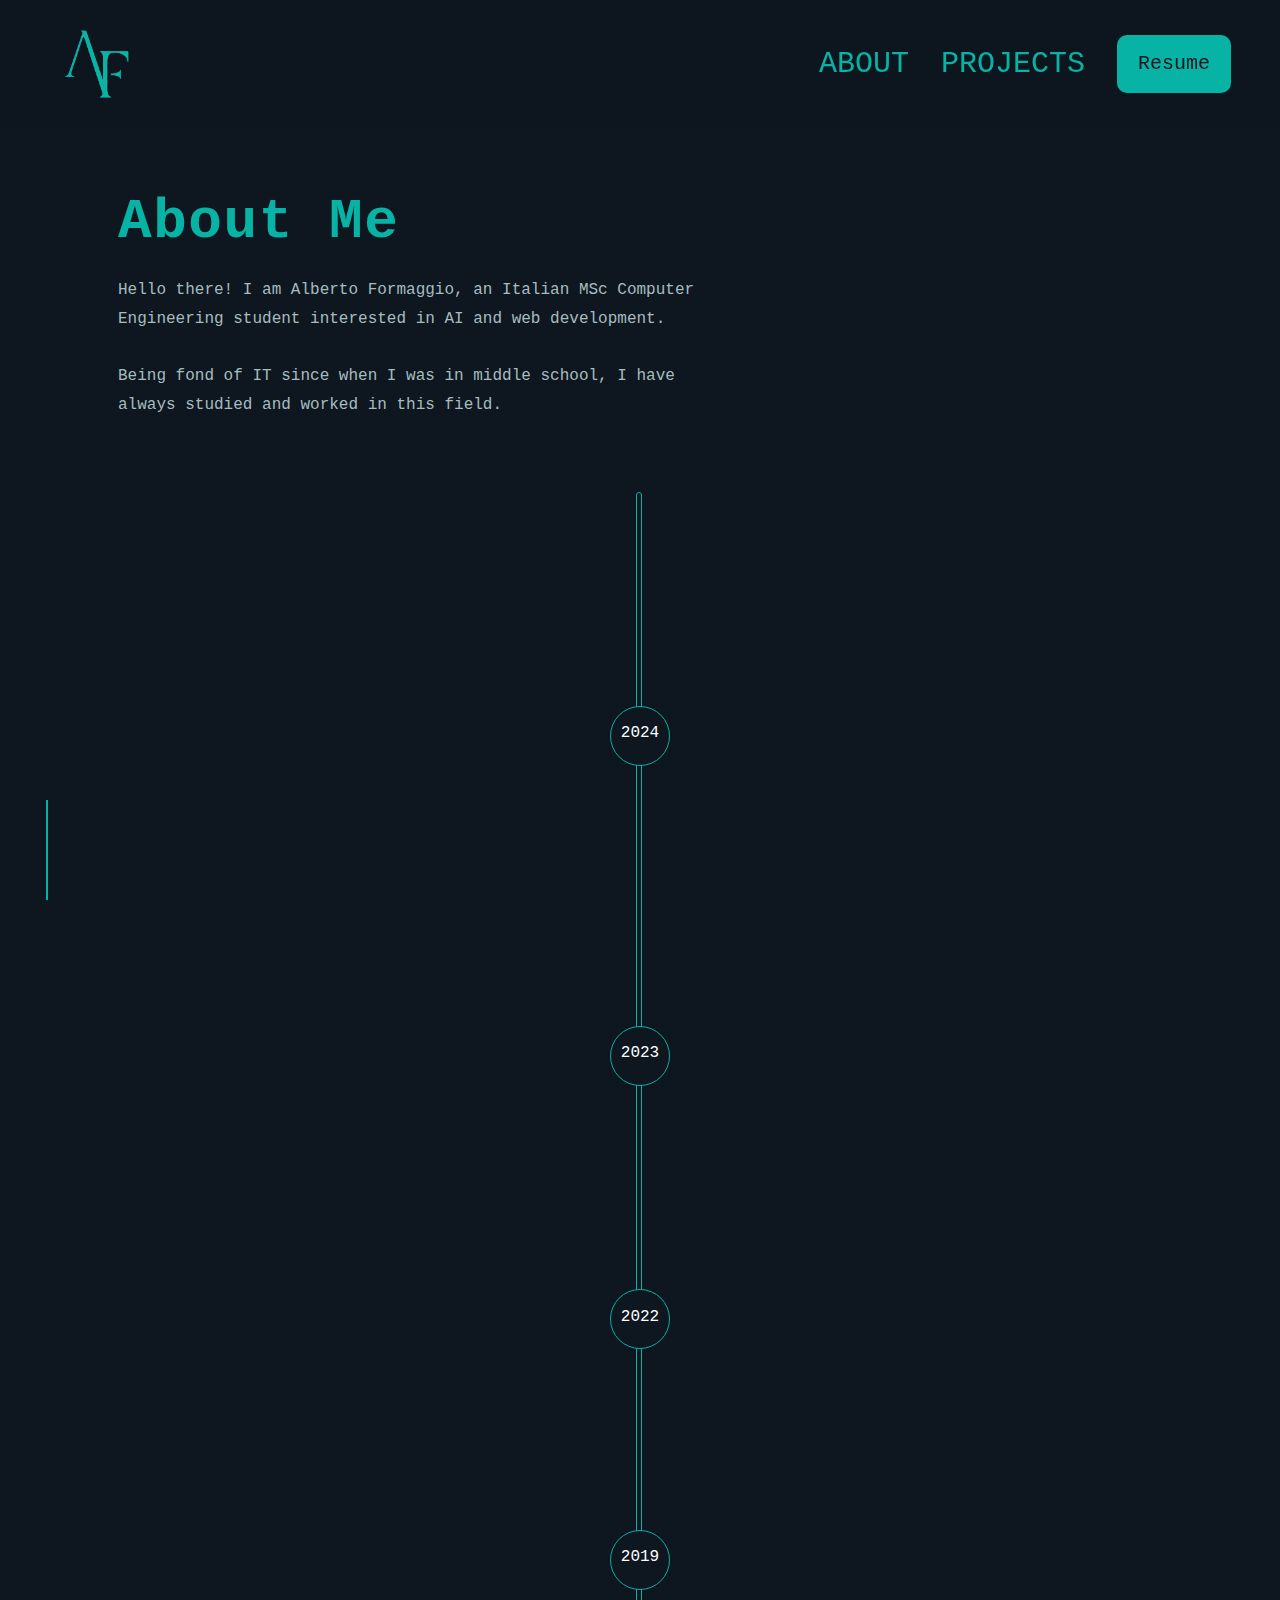
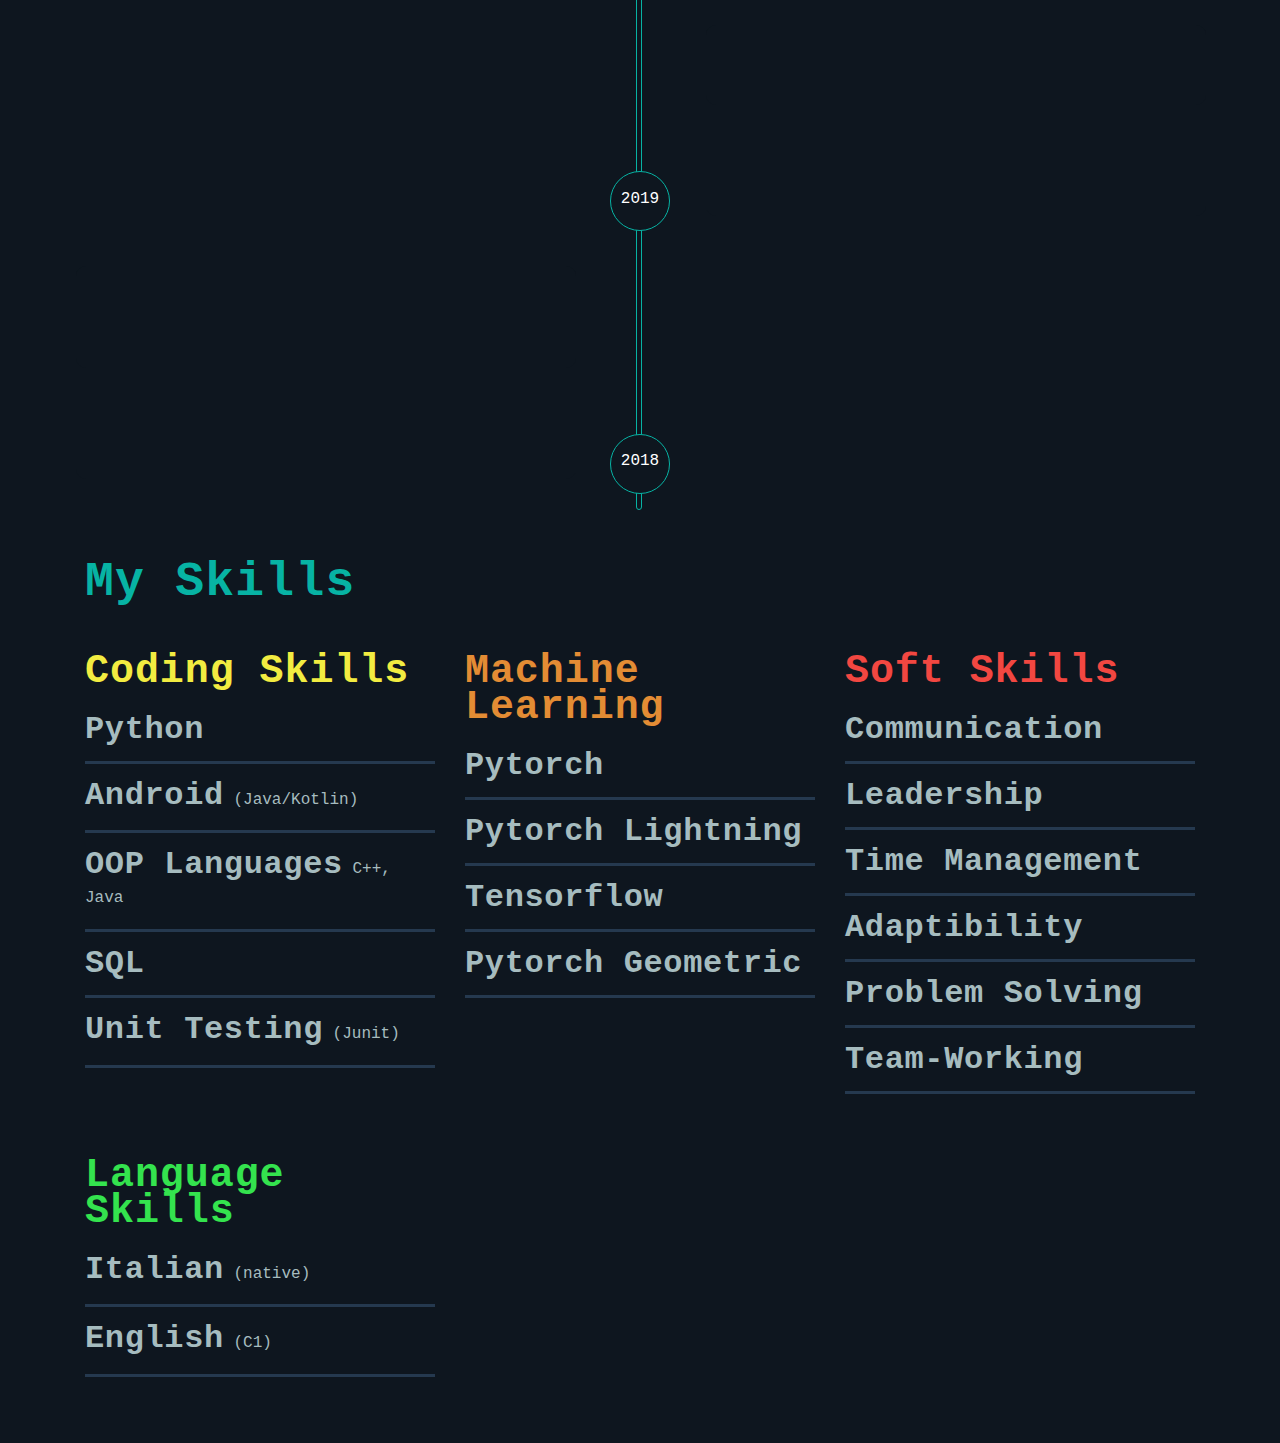
==== about.html @ e65adc2c "Added about page" ====
<html>
    <head>
        <meta name="viewport" content="width=device-width, initial-scale=1">
        <link rel="import" href="imports/bootstrap_style.html">
        <link ref="import" href="imports/bootstrap_js.html">
        <link rel="stylesheet" href="style/style_full.css">
    </head>
    <body>
        <div id="header"></div>
        <div class="container-fluid px-0 documento" role="document">
            <div class="content">
                <main class="main main-margin">
                    <div id="foto_testo-block_62d41d1cefc5a" class="foto_testo container px-lg-5">
                        <div class="row d-flex flex-row">
                            <div class="col-lg-7 col-12">
                                <h1 class='txt-primary'>About Me</h1>      <div class="mt-4">
                                Hello there!
                                I am Alberto Formaggio, an Italian MSc Computer Engineering student interested in AI and web development. <br><br>
                                Being fond of IT since when I was in middle school, I have always studied and worked in this field.      </div>
                            </div>
                            <div class="col-lg-5 col-12 d-flex justify-content-center">
                                <img decoding="async" src="http://albertoformaggio.netsons.org/wp-content/uploads/2022/08/AlbertoCircularImage.png" alt="" class="img-fluid"/>
                            </div>
                        </div>
                    </div>

                    <div id="past_experience-block_62d4543ad664d" class="past_experience container-fluid px-lg-5">
                        <div class="row">
                            <div class="col-12 d-lg-block d-none">
                                <div class="progress-section">
                                    <div class="progress-bar-wrap">
                                        <div class="progress-bar"></div>
                                    </div>
                                </div>
                                <ul class="timeline">
                                    <li>
                                        <div class="list-item liste-not-active">
                                            <div class="time">2024</div>
                                            <div class="mycard">
                                                <div class="title bg_primary pt-3 px-3 pb-1">
                                                    <h6>Master&#8217;s degree in Computer Engineering</h6>
                                                    <p>Sep 2022 &#8211; Dec 2024</p>
                                                </div>
                                                <div class="px-3 py-4">
                                                    <div class="description">Main subjects: Machine Learning, Deep Learning, NLP, AI, Multiagent systems, Speech recognition</div>
                                                </div>
                                            </div>
                                        </div>
                                    </li>
                                    <li>
                                        <div class="list-item liste-not-active">
                                            <div class="time">2023</div>
                                            <div class="mycard">
                                                <div class="title bg_green pt-3 px-3 pb-1">
                                                    <h5>Exchange Semester @ Charles University</h5>
                                                    <h6>Feb 2023 &#8211; Jun 2023</h6>
                                                </div>
                                                <div class="px-3 pb-3 pt-2">
                                                    <div class="description">Thanks to the EU and the Erasmus+ funds I had the chance to study in Prague, Czech Republic.
                                                        I had the opportunity to grow, connect and study in a new environment with some of the best researchers in AI.</div>
                                                </div>
                                            </div>
                                        </div>
                                    </li>  <li>
                                    <div class="list-item liste-not-active">
                                        <div class="time">2022</div>
                                        <div class="mycard">
                                            <div class="title bg_purple pt-3 px-3 pb-1">
                                                <h5>Bachelor&#8217;s in Computer Engineering</h5>
                                                <h6>2019 &#8211; 2022</h6>
                                            </div>
                                            <div class="px-3 pb-3 pt-2"><h6 class="grade">Grade: 110/110 cum laude</h6>
                                                <div class="description">Main subjects: Database Design, Software Engineering, AI, Embedded Systems Programming</div>
                                            </div>
                                        </div>
                                    </div>
                                </li> <li>
                                    <div class="list-item liste-not-active">
                                        <div class="time">2019</div>
                                        <div class="mycard">
                                            <div class="title bg_orange pt-3 px-3 pb-1">
                                                <h5>Web developer</h5>
                                                <h6>2019 &#8211; 2021</h6>
                                            </div>
                                            <div class="px-3 pb-3 pt-2">
                                                <div class="description">Developement of several websites using wordpress, php, js, scss.
                                                    You can find my works here</div>
                                            </div>
                                        </div>
                                    </div>
                                </li> <li>
                                    <div class="list-item liste-not-active">
                                        <div class="time">2019</div>
                                        <div class="mycard">
                                            <div class="title bg_green pt-3 px-3 pb-1">
                                                <h5>High school diploma in IT</h5>
                                                <h6>2014 &#8211; 2019</h6>
                                            </div>
                                            <div class="px-3 pb-3 pt-2"><h6 class="grade">Grade: 100/100</h6>
                                                <div class="description">Main subjects: Web development, systems and networks, telecommunications</div>
                                            </div>
                                        </div>
                                    </div>
                                </li> <li>
                                    <div class="list-item liste-not-active">
                                        <div class="time">2018</div>
                                        <div class="mycard">
                                            <div class="title bg_primary pt-3 px-3 pb-1">
                                                <h5>Internship at Startup Academy (Rotterdam, NL)</h5>
                                                <h6>01/09/2018 &#8211; 30/09/2018</h6>
                                            </div>
                                            <div class="px-3 pb-3 pt-2">
                                                <div class="description">Development of basic app using NLP.
                                                    Several skills nurtured: startup management, leadership, communication, team-work</div>
                                            </div>
                                        </div>
                                    </div>
                                </li>      </ul>
                            </div>
                            <div class="col-12 d-block d-lg-none">
                                <ul class="timeline-small">
                                    <li class="mb-4">
                                        <div class="list-item-small">
                                            <div class="mycard-small">
                                                <div class="title bg_green pt-3 px-3 pb-1">
                                                    <h5>Exchange Semester @ Charles University</h5>
                                                    <h6>Feb 2023 &#8211; Jun 2023</h6>
                                                </div>
                                                <div class="px-3 pb-3 pt-2">
                                                    <div class="description">Thanks to the EU and the Erasmus+ funds I had the chance to study in Prague, Czech Republic.
                                                        I had the opportunity to grow, connect and study in a new environment with some of the best researchers in AI.</div>
                                                </div>
                                            </div>          </div>
                                    </li>
                                    <li class="mb-4">
                                        <div class="list-item-small">
                                            <div class="mycard-small">
                                                <div class="title bg_primary pt-3 px-3 pb-1">
                                                    <h5>Master&#8217;s degree in Computer Engineering</h5>
                                                    <h6>2022 &#8211; present</h6>
                                                </div>
                                                <div class="px-3 pb-3 pt-2">
                                                    <div class="description">Main subjects: Machine Learning, Deep Learning, NLP, AI, Multiagent systems, Speech recognition</div>
                                                </div>
                                            </div>          </div>
                                    </li>
                                    <li class="mb-4">
                                        <div class="list-item-small">
                                            <div class="mycard-small">
                                                <div class="title bg_purple pt-3 px-3 pb-1">
                                                    <h5>Bachelor&#8217;s in Computer Engineering</h5>
                                                    <h6>2019 &#8211; 2022</h6>
                                                </div>
                                                <div class="px-3 pb-3 pt-2"><h6 class="grade">Grade: 110/110 cum laude</h6>
                                                    <div class="description">Main subjects: Database Design, Software Engineering, AI, Embedded Systems Programming</div>
                                                </div>
                                            </div>          </div>
                                    </li>
                                    <li class="mb-4">
                                        <div class="list-item-small">
                                            <div class="mycard-small">
                                                <div class="title bg_orange pt-3 px-3 pb-1">
                                                    <h5>Web developer</h5>
                                                    <h6>2019 &#8211; 2021</h6>
                                                </div>
                                                <div class="px-3 pb-3 pt-2">
                                                    <div class="description">Developement of several websites using wordpress, php, js, scss.
                                                        You can find my works here</div>
                                                </div>
                                            </div>          </div>
                                    </li>
                                    <li class="mb-4">
                                        <div class="list-item-small">
                                            <div class="mycard-small">
                                                <div class="title bg_green pt-3 px-3 pb-1">
                                                    <h5>High school diploma in IT</h5>
                                                    <h6>2014 &#8211; 2019</h6>
                                                </div>
                                                <div class="px-3 pb-3 pt-2"><h6 class="grade">Grade: 100/100</h6>
                                                    <div class="description">Main subjects: Web development, systems and networks, telecommunications</div>
                                                </div>
                                            </div>          </div>
                                    </li>
                                    <li class="mb-4">
                                        <div class="list-item-small">
                                            <div class="mycard-small">
                                                <div class="title bg_primary pt-3 px-3 pb-1">
                                                    <h5>Internship at Startup Academy (Rotterdam, NL)</h5>
                                                    <h6>01/09/2018 &#8211; 30/09/2018</h6>
                                                </div>
                                                <div class="px-3 pb-3 pt-2">
                                                    <div class="description">Development of basic app using NLP.
                                                        Several skills nurtured: startup management, leadership, communication, team-work</div>
                                                </div>
                                            </div>          </div>
                                    </li>
                                </ul>
                            </div>
                        </div>

                    </div>

                    <div id="skill-block_62d6daa015808" class="skill container mt-5">
                        <div class="row">
                            <div class="col-12">
                                <h2 class="mb-5 txt_primary">My Skills</h2>
                                <div class="row">
                                    <div class="col-lg-4 col-sm-6 col-12 chart pb-5">
                                        <h3 class="txt_yellow mb-4">Coding Skills</h3>
                                        <div class="skill-container mb-3">
                                            <h4 class="skill-title"> Python</h4>
                                            <span></span>
                                            <footer class="mt-3">
                                                <div data-width="95%" class="skill-bar bg_yellow"></div>
                                            </footer>
                                        </div>
                                        <div class="skill-container mb-3">
                                            <h4 class="skill-title"> Android</h4>
                                            <span>  (Java/Kotlin)</span>
                                            <footer class="mt-3">
                                                <div data-width="80%" class="skill-bar bg_yellow"></div>
                                            </footer>
                                        </div>
                                        <div class="skill-container mb-3">
                                            <h4 class="skill-title"> OOP Languages</h4>
                                            <span>C++, Java</span>
                                            <footer class="mt-3">
                                                <div data-width="80%" class="skill-bar bg_yellow"></div>
                                            </footer>
                                        </div>
                                        <div class="skill-container mb-3">
                                            <h4 class="skill-title"> SQL</h4>
                                            <span></span>
                                            <footer class="mt-3">
                                                <div data-width="80%" class="skill-bar bg_yellow"></div>
                                            </footer>
                                        </div>
                                        <div class="skill-container mb-3">
                                            <h4 class="skill-title"> Unit Testing</h4>
                                            <span>  (Junit)</span>
                                            <footer class="mt-3">
                                                <div data-width="65%" class="skill-bar bg_yellow"></div>
                                            </footer>
                                        </div>
                                    </div>
                                    <div class="col-lg-4 col-sm-6 col-12 chart pb-5">
                                        <h3 class="txt_orange mb-4">Machine Learning</h3>
                                        <div class="skill-container mb-3">
                                            <h4 class="skill-title"> Pytorch</h4>
                                            <span></span>
                                            <footer class="mt-3">
                                                <div data-width="95%" class="skill-bar bg_orange"></div>
                                            </footer>
                                        </div>
                                        <div class="skill-container mb-3">
                                            <h4 class="skill-title"> Pytorch Lightning</h4>
                                            <span></span>
                                            <footer class="mt-3">
                                                <div data-width="80%" class="skill-bar bg_orange"></div>
                                            </footer>
                                        </div>
                                        <div class="skill-container mb-3">
                                            <h4 class="skill-title"> Tensorflow</h4>
                                            <span></span>
                                            <footer class="mt-3">
                                                <div data-width="70%" class="skill-bar bg_orange"></div>
                                            </footer>
                                        </div>
                                        <div class="skill-container mb-3">
                                            <h4 class="skill-title"> Pytorch Geometric</h4>
                                            <span></span>
                                            <footer class="mt-3">
                                                <div data-width="70%" class="skill-bar bg_orange"></div>
                                            </footer>
                                        </div>
                                    </div>
                                    <div class="col-lg-4 col-sm-6 col-12 chart pb-5">
                                        <h3 class="txt_red mb-4">Soft Skills</h3>
                                        <div class="skill-container mb-3">
                                            <h4 class="skill-title"> Communication</h4>
                                            <span></span>
                                            <footer class="mt-3">
                                                <div data-width="90%" class="skill-bar bg_red"></div>
                                            </footer>
                                        </div>
                                        <div class="skill-container mb-3">
                                            <h4 class="skill-title"> Leadership</h4>
                                            <span></span>
                                            <footer class="mt-3">
                                                <div data-width="90%" class="skill-bar bg_red"></div>
                                            </footer>
                                        </div>
                                        <div class="skill-container mb-3">
                                            <h4 class="skill-title"> Time Management</h4>
                                            <span></span>
                                            <footer class="mt-3">
                                                <div data-width="90%" class="skill-bar bg_red"></div>
                                            </footer>
                                        </div>
                                        <div class="skill-container mb-3">
                                            <h4 class="skill-title"> Adaptibility</h4>
                                            <span></span>
                                            <footer class="mt-3">
                                                <div data-width="80%" class="skill-bar bg_red"></div>
                                            </footer>
                                        </div>
                                        <div class="skill-container mb-3">
                                            <h4 class="skill-title"> Problem Solving</h4>
                                            <span></span>
                                            <footer class="mt-3">
                                                <div data-width="80%" class="skill-bar bg_red"></div>
                                            </footer>
                                        </div>
                                        <div class="skill-container mb-3">
                                            <h4 class="skill-title"> Team-Working</h4>
                                            <span></span>
                                            <footer class="mt-3">
                                                <div data-width="75%" class="skill-bar bg_red"></div>
                                            </footer>
                                        </div>
                                    </div>
                                    <div class="col-lg-4 col-sm-6 col-12 chart pb-5">
                                        <h3 class="txt_green mb-4">Language Skills</h3>
                                        <div class="skill-container mb-3">
                                            <h4 class="skill-title"> Italian</h4>
                                            <span>  (native)</span>
                                            <footer class="mt-3">
                                                <div data-width="100%" class="skill-bar bg_green"></div>
                                            </footer>
                                        </div>
                                        <div class="skill-container mb-3">
                                            <h4 class="skill-title"> English</h4>
                                            <span>  (C1)</span>
                                            <footer class="mt-3">
                                                <div data-width="80%" class="skill-bar bg_green"></div>
                                            </footer>
                                        </div>
                                    </div>
                                </div>
                            </div>
                        </div>
                    </div>

                </main>
            </div>
        </div>

        <div id="footer"></div>

        <script src="https://code.jquery.com/jquery-3.7.1.min.js"></script>
        <script src="scripts/animate_boxes.js" type="text/javascript"></script>
        <script>
            $(document).ready(function () {
                $("#header").load("header.html");
                $("#footer").load("footer.html");
            });
        </script>
        <script src="scripts/timeline_about.js"></script>
        <script src="scripts/skill_about.js"></script>
    </body>
</html>
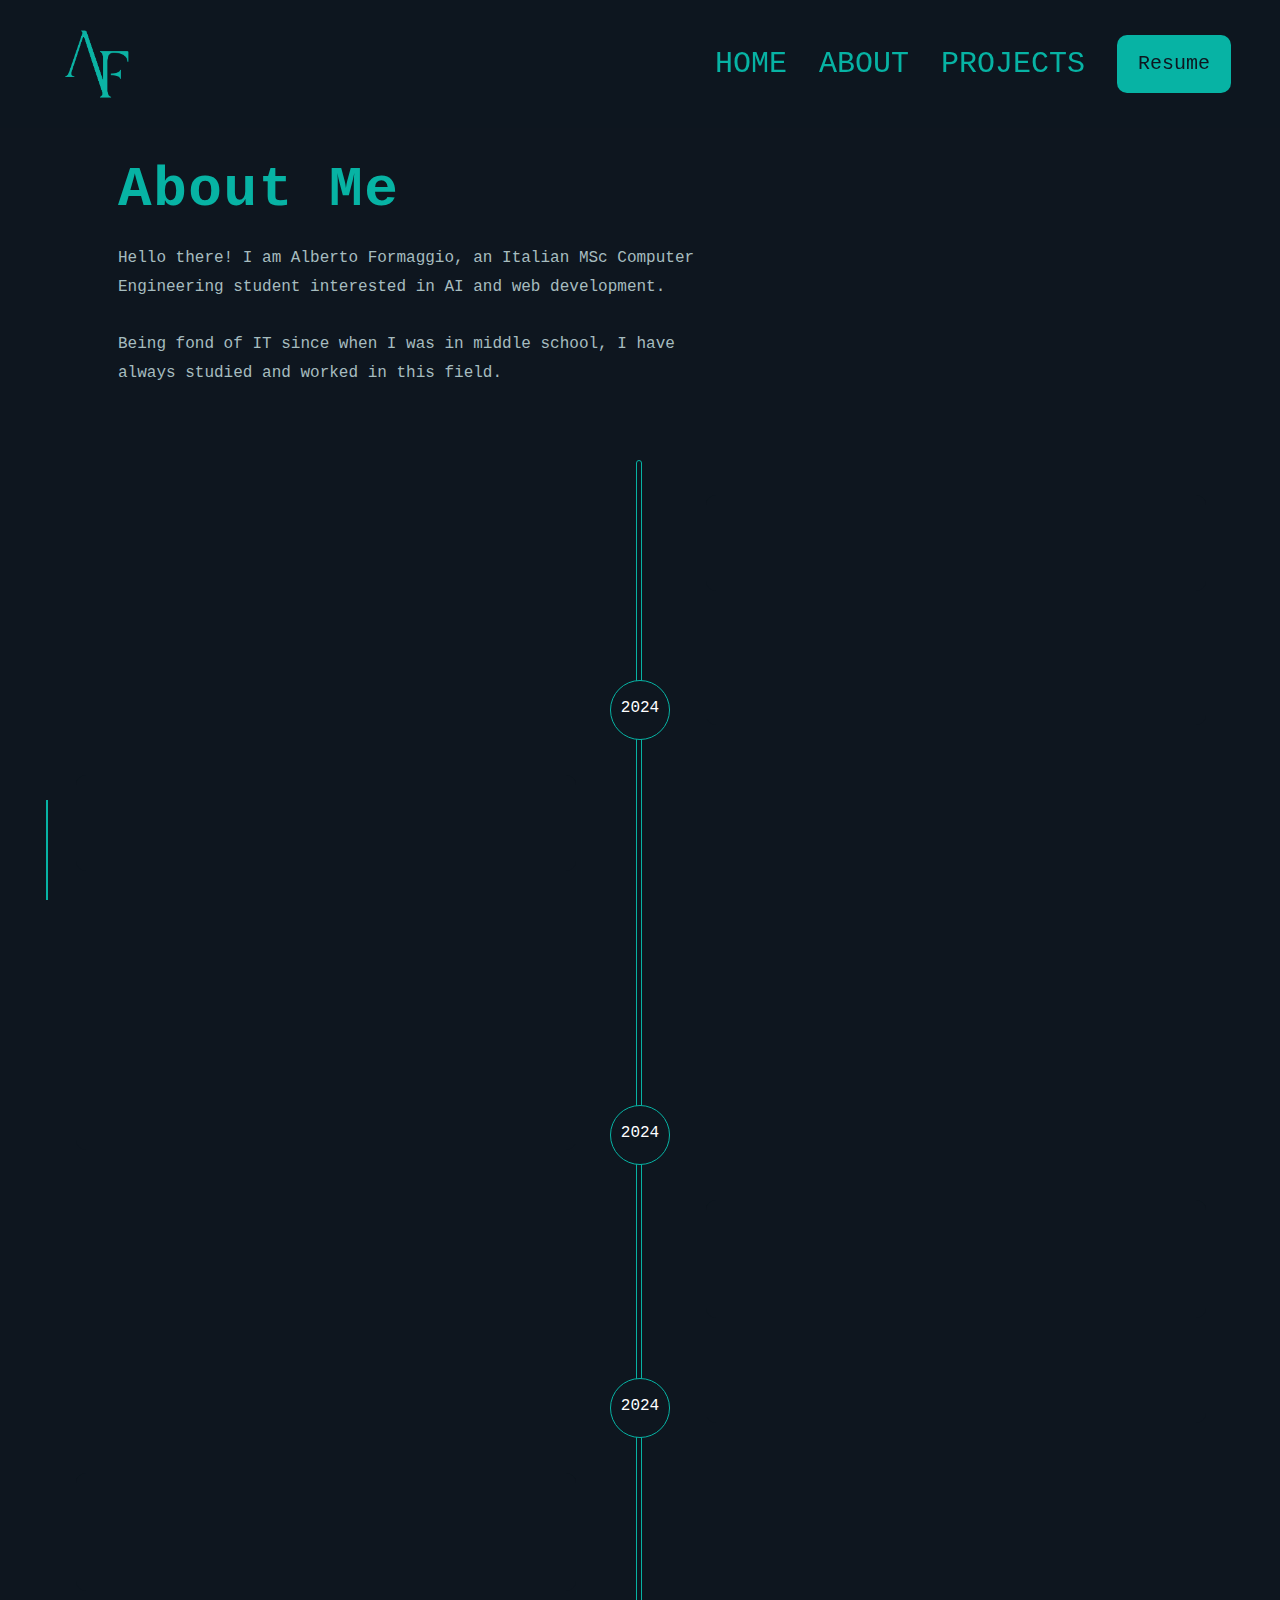
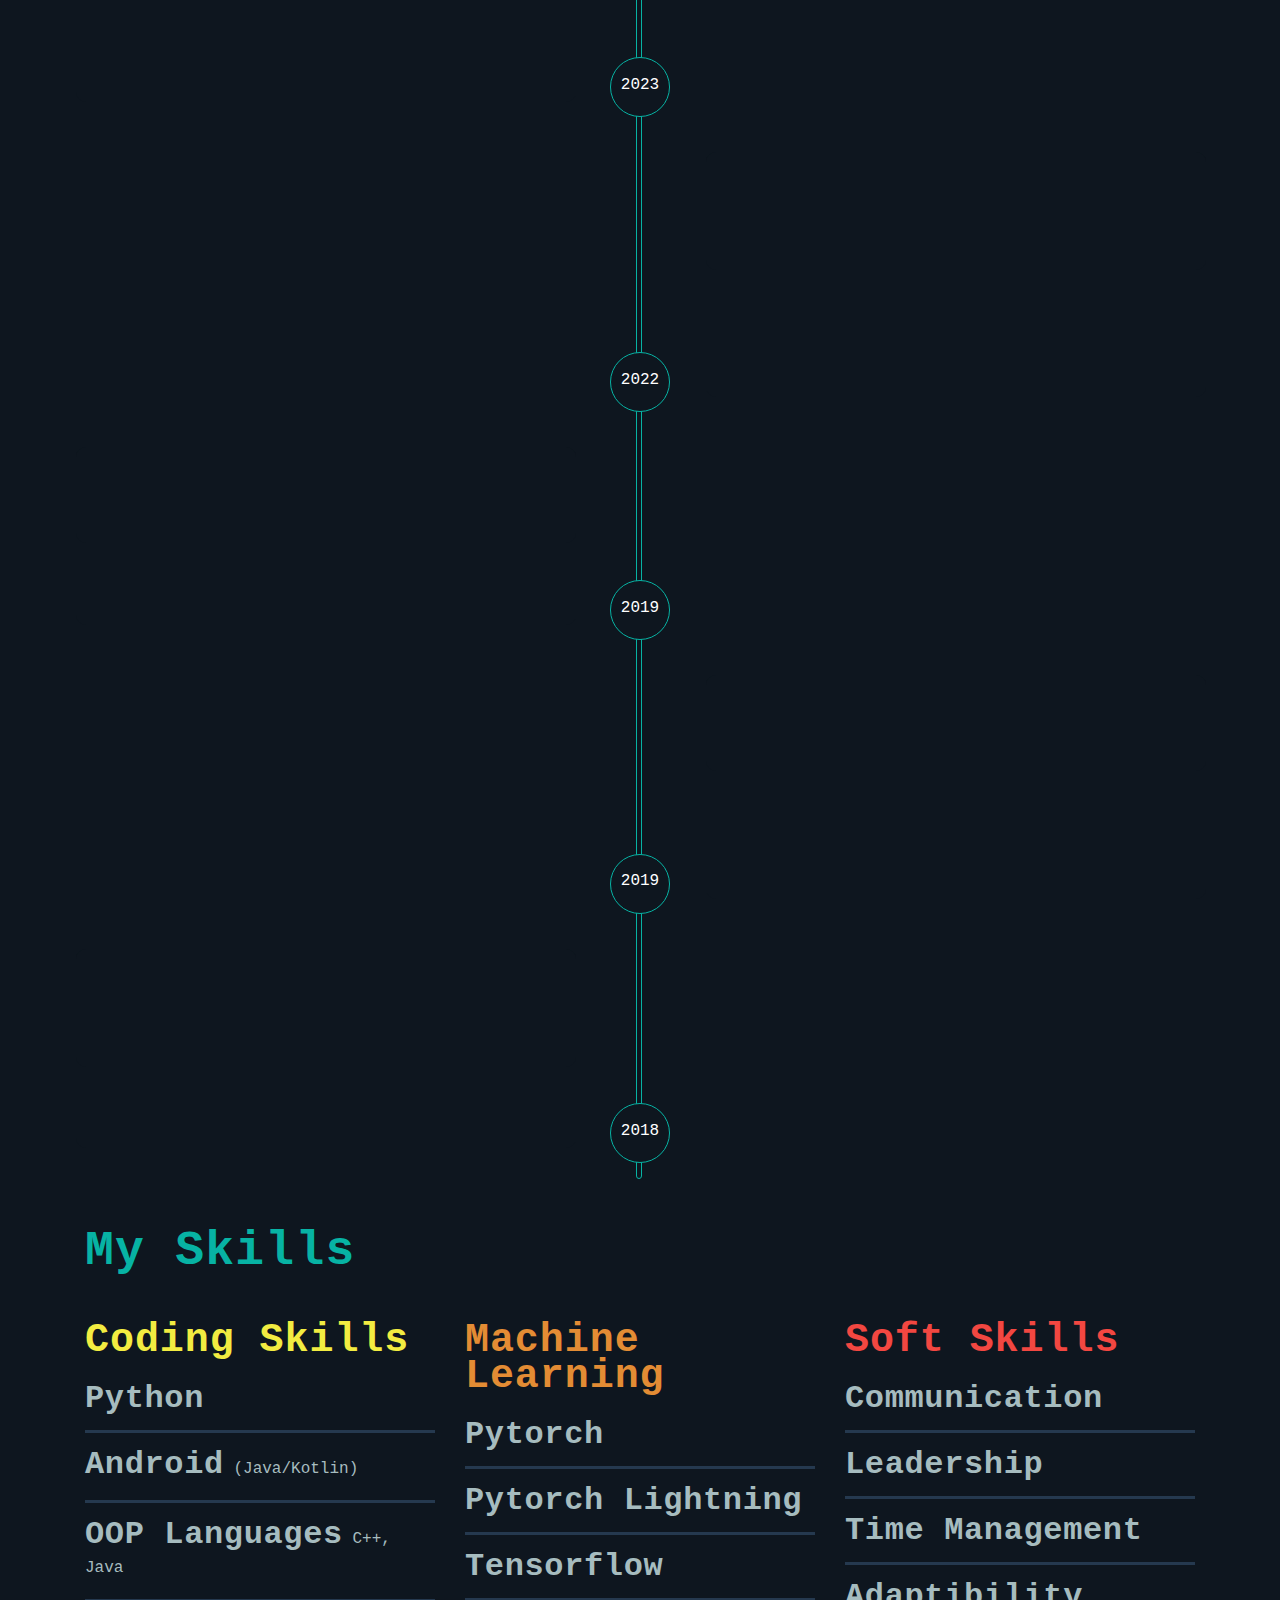
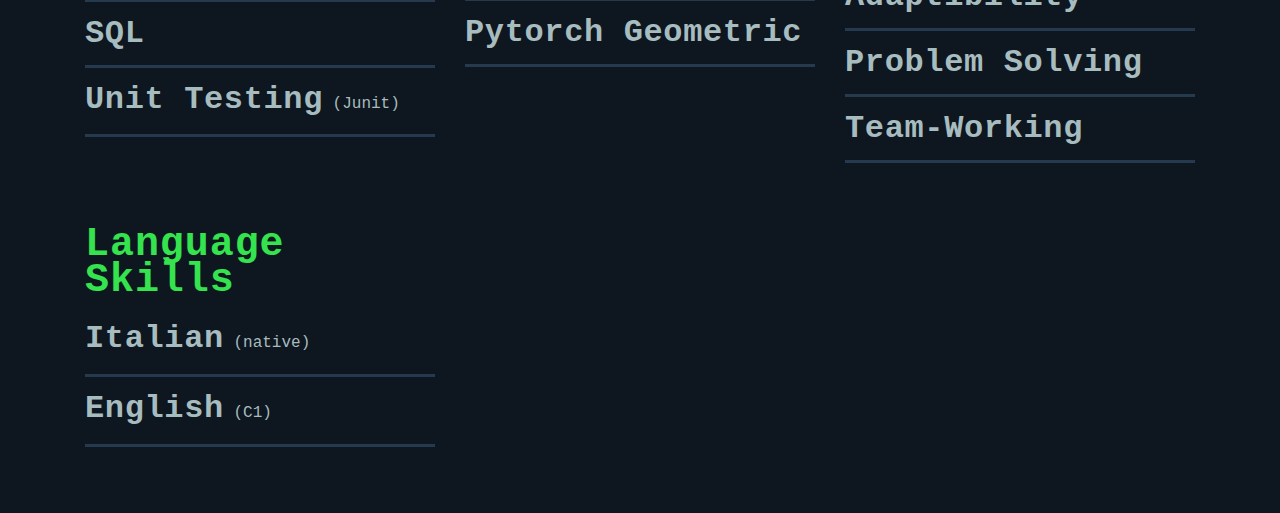
==== commit 1849894a: "Added projects page" ====
--- a/about.html
+++ b/about.html
@@ -1,5 +1,6 @@
 <html>
     <head>
+        <title>Alberto Formaggio</title>
         <meta name="viewport" content="width=device-width, initial-scale=1">
         <link rel="import" href="imports/bootstrap_style.html">
         <link ref="import" href="imports/bootstrap_js.html">
@@ -13,20 +14,26 @@
                     <div id="foto_testo-block_62d41d1cefc5a" class="foto_testo container px-lg-5">
                         <div class="row d-flex flex-row">
                             <div class="col-lg-7 col-12">
-                                <h1 class='txt-primary'>About Me</h1>      <div class="mt-4">
-                                Hello there!
-                                I am Alberto Formaggio, an Italian MSc Computer Engineering student interested in AI and web development. <br><br>
-                                Being fond of IT since when I was in middle school, I have always studied and worked in this field.      </div>
+                                <h1 class='txt-primary'>About Me</h1>
+                                <div class="mt-4">
+                                    Hello there!
+                                    I am Alberto Formaggio, an Italian MSc Computer Engineering student interested in AI
+                                    and web development. <br><br>
+                                    Being fond of IT since when I was in middle school, I have always studied and worked
+                                    in this field.
+                                </div>
                             </div>
                             <div class="col-lg-5 col-12 d-flex justify-content-center">
-                                <img decoding="async" src="http://albertoformaggio.netsons.org/wp-content/uploads/2022/08/AlbertoCircularImage.png" alt="" class="img-fluid"/>
+                                <img decoding="async"
+                                     src="http://albertoformaggio.netsons.org/wp-content/uploads/2022/08/AlbertoCircularImage.png"
+                                     alt="" class="img-fluid"/>
                             </div>
                         </div>
                     </div>
 
                     <div id="past_experience-block_62d4543ad664d" class="past_experience container-fluid px-lg-5">
                         <div class="row">
-                            <div class="col-12 d-lg-block d-none">
+                            <div class="col-12 d-xl-block d-none">
                                 <div class="progress-section">
                                     <div class="progress-bar-wrap">
                                         <div class="progress-bar"></div>
@@ -37,12 +44,56 @@
                                         <div class="list-item liste-not-active">
                                             <div class="time">2024</div>
                                             <div class="mycard">
+                                                <div class="title bg_red pt-3 px-3 pb-1">
+                                                    <h6>Master's thesis @ ABB</h6>
+                                                    <p>May 2024 &#8211; Oct. 2024</p>
+                                                </div>
+                                                <div class="px-3 py-4">
+                                                    <ul class="job-description-list">
+                                                        <li>Developed a chatbot and a knowledge graph for extracting rules
+                                                            from maintenance reports.</li>
+                                                    </ul>
+                                                </div>
+                                            </div>
+                                        </div>
+                                    </li>
+                                    <li>
+                                        <div class="list-item liste-not-active">
+                                            <div class="time">2024</div>
+                                            <div class="mycard">
+                                                <div class="title bg_red pt-3 px-3 pb-1">
+                                                    <h6>Research Intern @ ABB</h6>
+                                                    <p>Mar. 2024 &#8211; Apr. 2024</p>
+                                                </div>
+                                                <div class="px-3 py-4">
+                                                    <ul class="job-description-list">
+                                                        <li>Developed a pre-processing object detection pipeline
+                                                            handling images at different scales.
+                                                        </li>
+                                                        <li>Developed a pre-processing pipeline for text data for NER
+                                                            and Relation Extraction task.
+                                                        </li>
+                                                        <li>Implemented, exploiting Pytorch Lightning, a training,
+                                                            evaluation and inference loop with RetinaNet on
+                                                            a industry-specific task.
+                                                        </li>
+                                                    </ul>
+                                                </div>
+                                            </div>
+                                        </div>
+                                    </li>
+                                    <li>
+                                        <div class="list-item liste-not-active">
+                                            <div class="time">2024</div>
+                                            <div class="mycard">
                                                 <div class="title bg_primary pt-3 px-3 pb-1">
                                                     <h6>Master&#8217;s degree in Computer Engineering</h6>
-                                                    <p>Sep 2022 &#8211; Dec 2024</p>
+                                                    <p>Sep. 2022 &#8211; Dec. 2024</p>
                                                 </div>
                                                 <div class="px-3 py-4">
-                                                    <div class="description">Main subjects: Machine Learning, Deep Learning, NLP, AI, Multiagent systems, Speech recognition</div>
+                                                    <div class="description">Main subjects: Machine Learning, Deep
+                                                        Learning, NLP, AI, Learning from Graphs
+                                                    </div>
                                                 </div>
                                             </div>
                                         </div>
@@ -52,147 +103,224 @@
                                             <div class="time">2023</div>
                                             <div class="mycard">
                                                 <div class="title bg_green pt-3 px-3 pb-1">
-                                                    <h5>Exchange Semester @ Charles University</h5>
-                                                    <h6>Feb 2023 &#8211; Jun 2023</h6>
-                                                </div>
-                                                <div class="px-3 pb-3 pt-2">
-                                                    <div class="description">Thanks to the EU and the Erasmus+ funds I had the chance to study in Prague, Czech Republic.
-                                                        I had the opportunity to grow, connect and study in a new environment with some of the best researchers in AI.</div>
-                                                </div>
-                                            </div>
-                                        </div>
-                                    </li>  <li>
-                                    <div class="list-item liste-not-active">
-                                        <div class="time">2022</div>
-                                        <div class="mycard">
-                                            <div class="title bg_purple pt-3 px-3 pb-1">
-                                                <h5>Bachelor&#8217;s in Computer Engineering</h5>
-                                                <h6>2019 &#8211; 2022</h6>
-                                            </div>
-                                            <div class="px-3 pb-3 pt-2"><h6 class="grade">Grade: 110/110 cum laude</h6>
-                                                <div class="description">Main subjects: Database Design, Software Engineering, AI, Embedded Systems Programming</div>
-                                            </div>
-                                        </div>
-                                    </div>
-                                </li> <li>
-                                    <div class="list-item liste-not-active">
-                                        <div class="time">2019</div>
-                                        <div class="mycard">
-                                            <div class="title bg_orange pt-3 px-3 pb-1">
-                                                <h5>Web developer</h5>
-                                                <h6>2019 &#8211; 2021</h6>
-                                            </div>
-                                            <div class="px-3 pb-3 pt-2">
-                                                <div class="description">Developement of several websites using wordpress, php, js, scss.
-                                                    You can find my works here</div>
-                                            </div>
-                                        </div>
-                                    </div>
-                                </li> <li>
-                                    <div class="list-item liste-not-active">
-                                        <div class="time">2019</div>
-                                        <div class="mycard">
-                                            <div class="title bg_green pt-3 px-3 pb-1">
-                                                <h5>High school diploma in IT</h5>
-                                                <h6>2014 &#8211; 2019</h6>
-                                            </div>
-                                            <div class="px-3 pb-3 pt-2"><h6 class="grade">Grade: 100/100</h6>
-                                                <div class="description">Main subjects: Web development, systems and networks, telecommunications</div>
-                                            </div>
-                                        </div>
-                                    </div>
-                                </li> <li>
-                                    <div class="list-item liste-not-active">
-                                        <div class="time">2018</div>
-                                        <div class="mycard">
-                                            <div class="title bg_primary pt-3 px-3 pb-1">
-                                                <h5>Internship at Startup Academy (Rotterdam, NL)</h5>
-                                                <h6>01/09/2018 &#8211; 30/09/2018</h6>
-                                            </div>
-                                            <div class="px-3 pb-3 pt-2">
-                                                <div class="description">Development of basic app using NLP.
-                                                    Several skills nurtured: startup management, leadership, communication, team-work</div>
-                                            </div>
-                                        </div>
-                                    </div>
-                                </li>      </ul>
+                                                    <h6>Exchange Semester @ Charles University</h6>
+                                                    <p>Feb. 2023 &#8211; Jun. 2023</p>
+                                                </div>
+                                                <div class="px-3 pb-3 pt-2">
+                                                    <div class="description">Main subjects: Deep Learning, Automatic
+                                                        Speech Recognition, Natural Language Processing,
+                                                        Data Mining, MultiAgent Systems.
+                                                    </div>
+                                                </div>
+                                            </div>
+                                        </div>
+                                    </li>
+                                    <li>
+                                        <div class="list-item liste-not-active">
+                                            <div class="time">2022</div>
+                                            <div class="mycard">
+                                                <div class="title bg_purple pt-3 px-3 pb-1">
+                                                    <h6>Bachelor&#8217;s in Computer Engineering</h6>
+                                                    <p>Sep. 2019 &#8211; Jul. 2022</p>
+                                                </div>
+                                                <div class="px-3 pb-3 pt-2">
+                                                    <p class="grade">Grade: 110/110 cum laude</p>
+                                                    <div class="description">Main subjects: Database Design, Software
+                                                        Engineering, AI, Embedded Systems Programming
+                                                    </div>
+                                                </div>
+                                            </div>
+                                        </div>
+                                    </li>
+                                    <li>
+                                        <div class="list-item liste-not-active">
+                                            <div class="time">2019</div>
+                                            <div class="mycard">
+                                                <div class="title bg_orange pt-3 px-3 pb-1">
+                                                    <h6>Web developer</h6>
+                                                    <p>2019 &#8211; 2021</p>
+                                                </div>
+                                                <div class="px-3 pb-3 pt-2">
+                                                    <div class="description">Developement of several websites using
+                                                        Wordpress, PHP, JavaScript, CSS.
+                                                    </div>
+                                                </div>
+                                            </div>
+                                        </div>
+                                    </li>
+                                    <li>
+                                        <div class="list-item liste-not-active">
+                                            <div class="time">2019</div>
+                                            <div class="mycard">
+                                                <div class="title bg_green pt-3 px-3 pb-1">
+                                                    <h6>High school diploma in IT</h6>
+                                                    <p>2014 &#8211; 2019</p>
+                                                </div>
+                                                <div class="px-3 pb-3 pt-2">
+                                                    <p class="grade">Grade: 100/100</p>
+                                                    <div class="description">Main subjects: Web development, Systems and
+                                                        Networks, Telecommunications
+                                                    </div>
+                                                </div>
+                                            </div>
+                                        </div>
+                                    </li>
+                                    <li>
+                                        <div class="list-item liste-not-active">
+                                            <div class="time">2018</div>
+                                            <div class="mycard">
+                                                <div class="title bg_primary pt-3 px-3 pb-1">
+                                                    <h6>Internship at Startup Academy (Rotterdam, NL)</h6>
+                                                    <p>Sep. 2018 &#8211; Sep. 2018</p>
+                                                </div>
+                                                <div class="px-3 pb-3 pt-2">
+                                                    <div class="description">Development of a rule-based sentiment
+                                                        analyzer in JavaScript.
+                                                    </div>
+                                                </div>
+                                            </div>
+                                        </div>
+                                    </li>
+                                </ul>
                             </div>
-                            <div class="col-12 d-block d-lg-none">
+
+
+                            <div class="col-12 d-block d-xl-none">
                                 <ul class="timeline-small">
                                     <li class="mb-4">
                                         <div class="list-item-small">
                                             <div class="mycard-small">
+                                                <div class="title bg_red pt-3 px-3 pb-1">
+                                                    <h6>Master's thesis @ ABB</h6>
+                                                    <p>May 2024 &#8211; Oct. 2024</p>
+                                                </div>
+                                                <div class="px-3 pb-3 pt-2">
+                                                    <ul class="job-description-list">
+                                                        <li>Developed a chatbot and a knowledge graph for extracting rules
+                                                            from maintenance reports.</li>
+                                                    </ul>
+                                                </div>
+                                            </div>
+                                        </div>
+                                    </li>
+                                    <li class="mb-4">
+                                        <div class="list-item-small">
+                                            <div class="mycard-small">
+                                                <div class="title bg_red pt-3 px-3 pb-1">
+                                                    <h6>Research Intern @ ABB</h6>
+                                                    <p>Mar. 2024 &#8211; Apr. 2024</p>
+                                                </div>
+                                                <div class="px-3 pb-3 pt-2">
+                                                    <ul class="job-description-list">
+                                                        <li>Developed a pre-processing object detection pipeline
+                                                            handling images at different scales.
+                                                        </li>
+                                                        <li>Developed a pre-processing pipeline for text data for NER
+                                                            and Relation Extraction task.
+                                                        </li>
+                                                        <li>Implemented, exploiting Pytorch Lightning, a training,
+                                                            evaluation and inference loop with RetinaNet on
+                                                            a industry-specific task.
+                                                        </li>
+                                                    </ul>
+                                                </div>
+                                            </div>
+                                        </div>
+                                    </li>
+
+                                    <li class="mb-4">
+                                        <div class="list-item-small">
+                                            <div class="mycard-small">
+                                                <div class="title bg_primary pt-3 px-3 pb-1">
+                                                    <h6>Master&#8217;s degree in Computer Engineering</h6>
+                                                    <p>Sep. 2022 &#8211; Dec. 2024</p>
+                                                </div>
+                                                <div class="px-3 pb-3 pt-2">
+                                                    <div class="description">Main subjects: Machine Learning, Deep
+                                                        Learning, NLP, AI, Learning from Graphs
+                                                    </div>
+                                                </div>
+                                            </div>
+                                        </div>
+                                    </li>
+
+                                    <li class="mb-4">
+                                        <div class="list-item-small">
+                                            <div class="mycard-small">
                                                 <div class="title bg_green pt-3 px-3 pb-1">
-                                                    <h5>Exchange Semester @ Charles University</h5>
-                                                    <h6>Feb 2023 &#8211; Jun 2023</h6>
-                                                </div>
-                                                <div class="px-3 pb-3 pt-2">
-                                                    <div class="description">Thanks to the EU and the Erasmus+ funds I had the chance to study in Prague, Czech Republic.
-                                                        I had the opportunity to grow, connect and study in a new environment with some of the best researchers in AI.</div>
-                                                </div>
-                                            </div>          </div>
+                                                    <h6>Exchange Semester @ Charles University</h6>
+                                                    <p>Feb. 2023 &#8211; Jun. 2023</p>
+                                                </div>
+                                                <div class="px-3 pb-3 pt-2">
+                                                    <div class="description">Main subjects: Deep Learning, Automatic
+                                                        Speech Recognition, Natural Language Processing,
+                                                        Data Mining, MultiAgent Systems.
+                                                    </div>
+                                                </div>
+                                            </div>
+                                        </div>
+                                    </li>
+
+                                    <li class="mb-4">
+                                        <div class="list-item-small">
+                                            <div class="mycard-small">
+                                                <div class="title bg_purple pt-3 px-3 pb-1">
+                                                    <h6>Bachelor&#8217;s in Computer Engineering</h6>
+                                                    <p>Sep. 2019 &#8211; Jul. 2022</p>
+                                                </div>
+                                                <div class="px-3 pb-3 pt-2"><h6 class="grade">Grade: 110/110 cum
+                                                    laude</h6>
+                                                    <div class="description">Main subjects: Database Design, Software
+                                                        Engineering, AI, Embedded Systems Programming
+                                                    </div>
+                                                </div>
+                                            </div>
+                                        </div>
+                                    </li>
+                                    <li class="mb-4">
+                                        <div class="list-item-small">
+                                            <div class="mycard-small">
+                                                <div class="title bg_orange pt-3 px-3 pb-1">
+                                                    <h6>Web developer</h6>
+                                                    <p>2019 &#8211; 2021</p>
+                                                </div>
+                                                <div class="px-3 pb-3 pt-2">
+                                                    <div class="description">Developement of several websites using
+                                                        Wordpress, PHP, JavaScript, CSS.
+                                                    </div>
+                                                </div>
+                                            </div>
+                                        </div>
+                                    </li>
+                                    <li class="mb-4">
+                                        <div class="list-item-small">
+                                            <div class="mycard-small">
+                                                <div class="title bg_green pt-3 px-3 pb-1">
+                                                    <h6>High school diploma in IT</h6>
+                                                    <p>2014 &#8211; 2019</p>
+                                                </div>
+                                                <div class="px-3 pb-3 pt-2"><h6 class="grade">Grade: 100/100</h6>
+                                                    <div class="description">Main subjects: Web development, Systems and
+                                                        Networks, Telecommunications
+                                                    </div>
+                                                </div>
+                                            </div>
+                                        </div>
                                     </li>
                                     <li class="mb-4">
                                         <div class="list-item-small">
                                             <div class="mycard-small">
                                                 <div class="title bg_primary pt-3 px-3 pb-1">
-                                                    <h5>Master&#8217;s degree in Computer Engineering</h5>
-                                                    <h6>2022 &#8211; present</h6>
-                                                </div>
-                                                <div class="px-3 pb-3 pt-2">
-                                                    <div class="description">Main subjects: Machine Learning, Deep Learning, NLP, AI, Multiagent systems, Speech recognition</div>
-                                                </div>
-                                            </div>          </div>
-                                    </li>
-                                    <li class="mb-4">
-                                        <div class="list-item-small">
-                                            <div class="mycard-small">
-                                                <div class="title bg_purple pt-3 px-3 pb-1">
-                                                    <h5>Bachelor&#8217;s in Computer Engineering</h5>
-                                                    <h6>2019 &#8211; 2022</h6>
-                                                </div>
-                                                <div class="px-3 pb-3 pt-2"><h6 class="grade">Grade: 110/110 cum laude</h6>
-                                                    <div class="description">Main subjects: Database Design, Software Engineering, AI, Embedded Systems Programming</div>
-                                                </div>
-                                            </div>          </div>
-                                    </li>
-                                    <li class="mb-4">
-                                        <div class="list-item-small">
-                                            <div class="mycard-small">
-                                                <div class="title bg_orange pt-3 px-3 pb-1">
-                                                    <h5>Web developer</h5>
-                                                    <h6>2019 &#8211; 2021</h6>
-                                                </div>
-                                                <div class="px-3 pb-3 pt-2">
-                                                    <div class="description">Developement of several websites using wordpress, php, js, scss.
-                                                        You can find my works here</div>
-                                                </div>
-                                            </div>          </div>
-                                    </li>
-                                    <li class="mb-4">
-                                        <div class="list-item-small">
-                                            <div class="mycard-small">
-                                                <div class="title bg_green pt-3 px-3 pb-1">
-                                                    <h5>High school diploma in IT</h5>
-                                                    <h6>2014 &#8211; 2019</h6>
-                                                </div>
-                                                <div class="px-3 pb-3 pt-2"><h6 class="grade">Grade: 100/100</h6>
-                                                    <div class="description">Main subjects: Web development, systems and networks, telecommunications</div>
-                                                </div>
-                                            </div>          </div>
-                                    </li>
-                                    <li class="mb-4">
-                                        <div class="list-item-small">
-                                            <div class="mycard-small">
-                                                <div class="title bg_primary pt-3 px-3 pb-1">
-                                                    <h5>Internship at Startup Academy (Rotterdam, NL)</h5>
-                                                    <h6>01/09/2018 &#8211; 30/09/2018</h6>
-                                                </div>
-                                                <div class="px-3 pb-3 pt-2">
-                                                    <div class="description">Development of basic app using NLP.
-                                                        Several skills nurtured: startup management, leadership, communication, team-work</div>
-                                                </div>
-                                            </div>          </div>
+                                                    <h6>Internship at Startup Academy (Rotterdam, NL)</h6>
+                                                    <p>Sep. 2018</p>
+                                                </div>
+                                                <div class="px-3 pb-3 pt-2">
+                                                    <div class="description">Development of a rule-based sentiment
+                                                        analyzer in JavaScript.
+                                                    </div>
+                                                </div>
+                                            </div>
+                                        </div>
                                     </li>
                                 </ul>
                             </div>
--- a/style/style_full.css
+++ b/style/style_full.css
@@ -13855,6 +13855,7 @@
     left: 0;
     width: 100%;
     z-index: 990;
+    transition: transform 0.3s;
 }
 
 .container-logo {
@@ -14286,6 +14287,40 @@
         background-color: #e38c34;
     }
 }
+
+.liste-active .bg_red {
+    -webkit-animation: fadeInTitleRed 2s;
+    -o-animation: fadeInTitleRed 2s;
+    animation: fadeInTitleRed 2s;
+}
+
+@-webkit-keyframes fadeInTitleRed {
+    0% {
+        background-color: var(--background);
+    }
+    100% {
+        background-color: #f24741;
+    }
+}
+
+@-o-keyframes fadeInTitleRed {
+    0% {
+        background-color: var(--background);
+    }
+    100% {
+        background-color: #f24741;
+    }
+}
+
+@keyframes fadeInTitleRed {
+    0% {
+        background-color: var(--background);
+    }
+    100% {
+        background-color: #f24741;
+    }
+}
+
 .liste-active .bg_green {
     -webkit-animation: fadeInTitleGreen 2s;
     -o-animation: fadeInTitleGreen 2s;
@@ -14426,12 +14461,12 @@
 /*  ###############################   CONTACT ME   ################################*/
 @media (min-width: 1000px) {
     .main-margin {
-        margin-top: 12rem;
+        margin-top: 10rem;
     }
 }
 @media (max-width: 1000px) {
     .main-margin {
-        margin-top: 5rem;
+        margin-top: 9rem;
     }
 }
 /* line 7, node_modules/bootstrap/scss/_buttons.scss */
@@ -14461,6 +14496,10 @@
 .form-btn:hover {
     color: #212529 !important;
     text-decoration: none !important;
+}
+
+.txt-primary-hover{
+    color: var(--primarychover);
 }
 
 /* line 60, node_modules/bootstrap/scss/_buttons.scss */
@@ -14904,6 +14943,9 @@
     z-index: 100;
 }
 
+@media (max-width:1000px){.box{display:none}}
+
+
 #yellowBox {
     background-color: rgba(223, 223, 102, 0.5);
 }
@@ -15037,7 +15079,7 @@
 
 .social-sidebar {
     width: 30px;
-    height: 100px;
+    height: 140px;
 }
 
 .left-sidebar .vertical-line {
@@ -15168,3 +15210,15 @@
     color: inherit;
     cursor: pointer;
 }
+
+.color-white{
+    color: var(--white);
+}
+
+.job-description-list li{
+    list-style-type: circle;
+}
+
+.hide-nav{
+    transform: translateY(-100%);
+}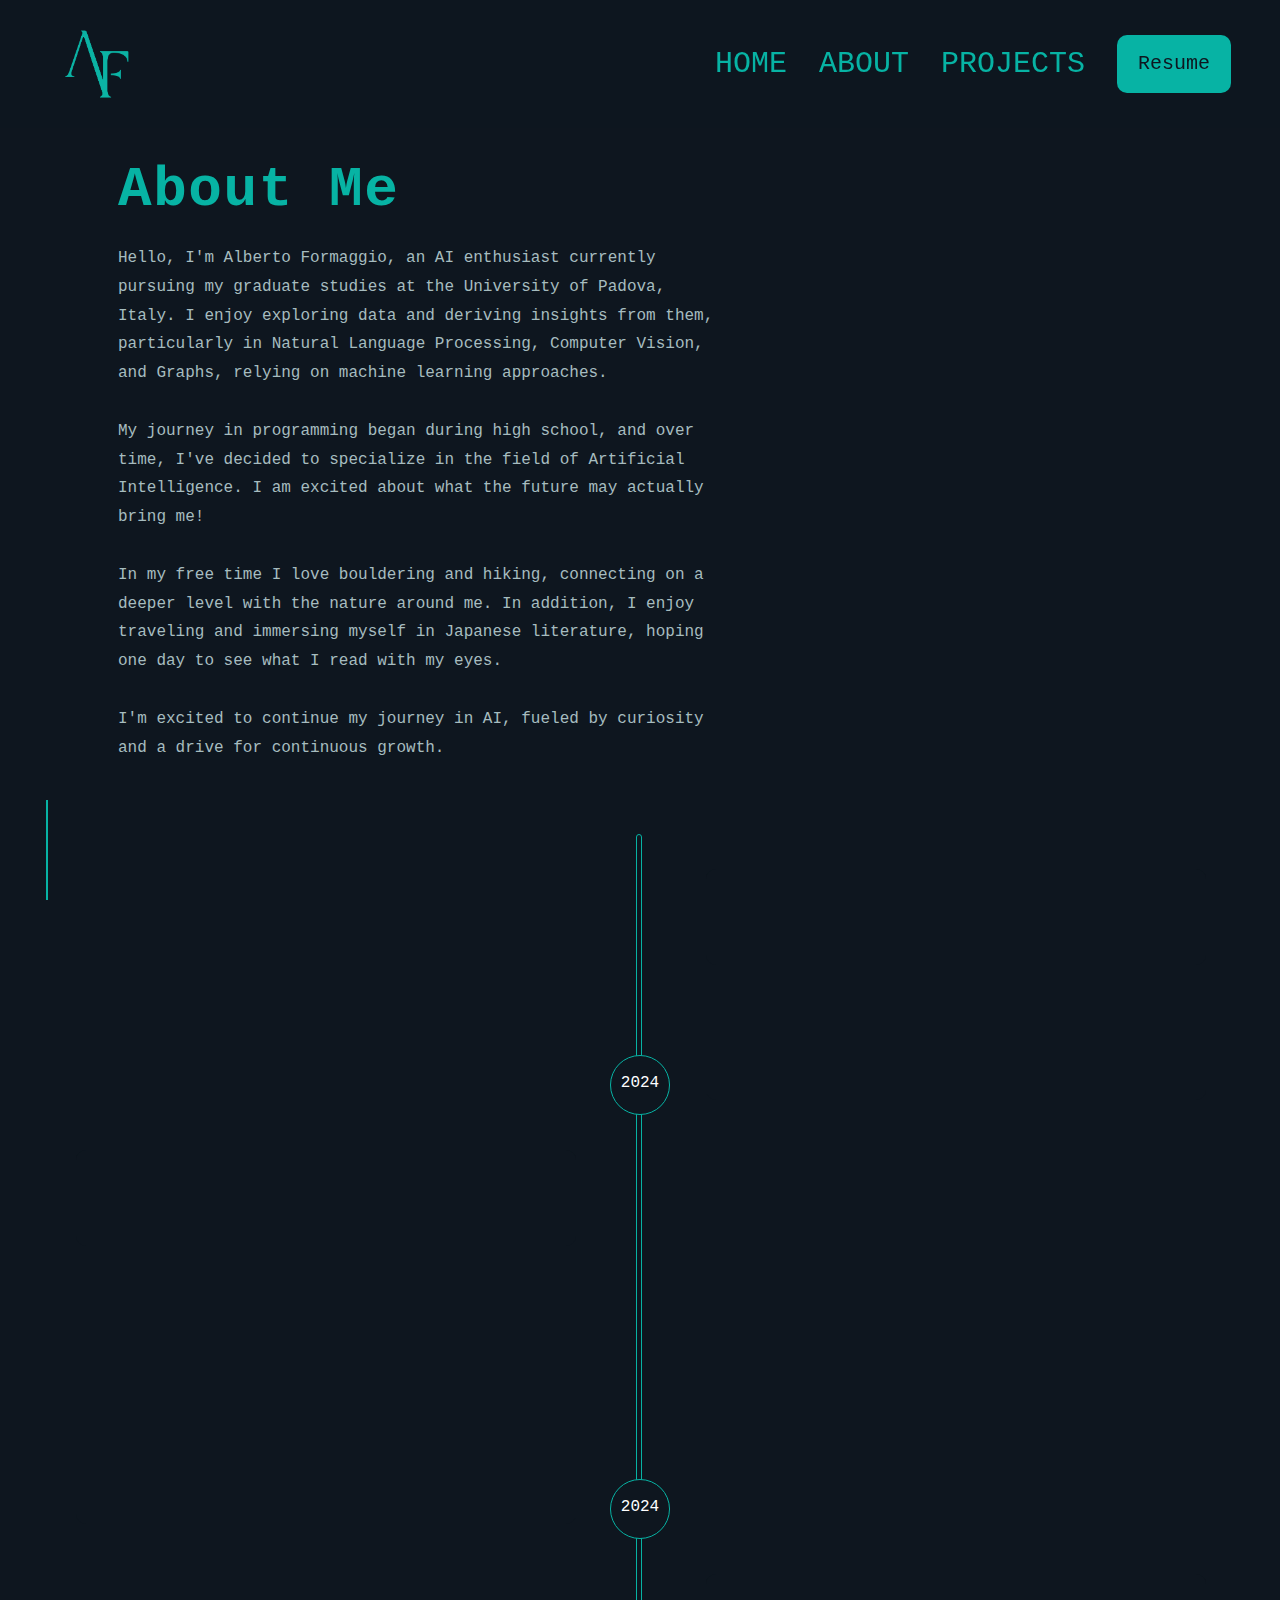
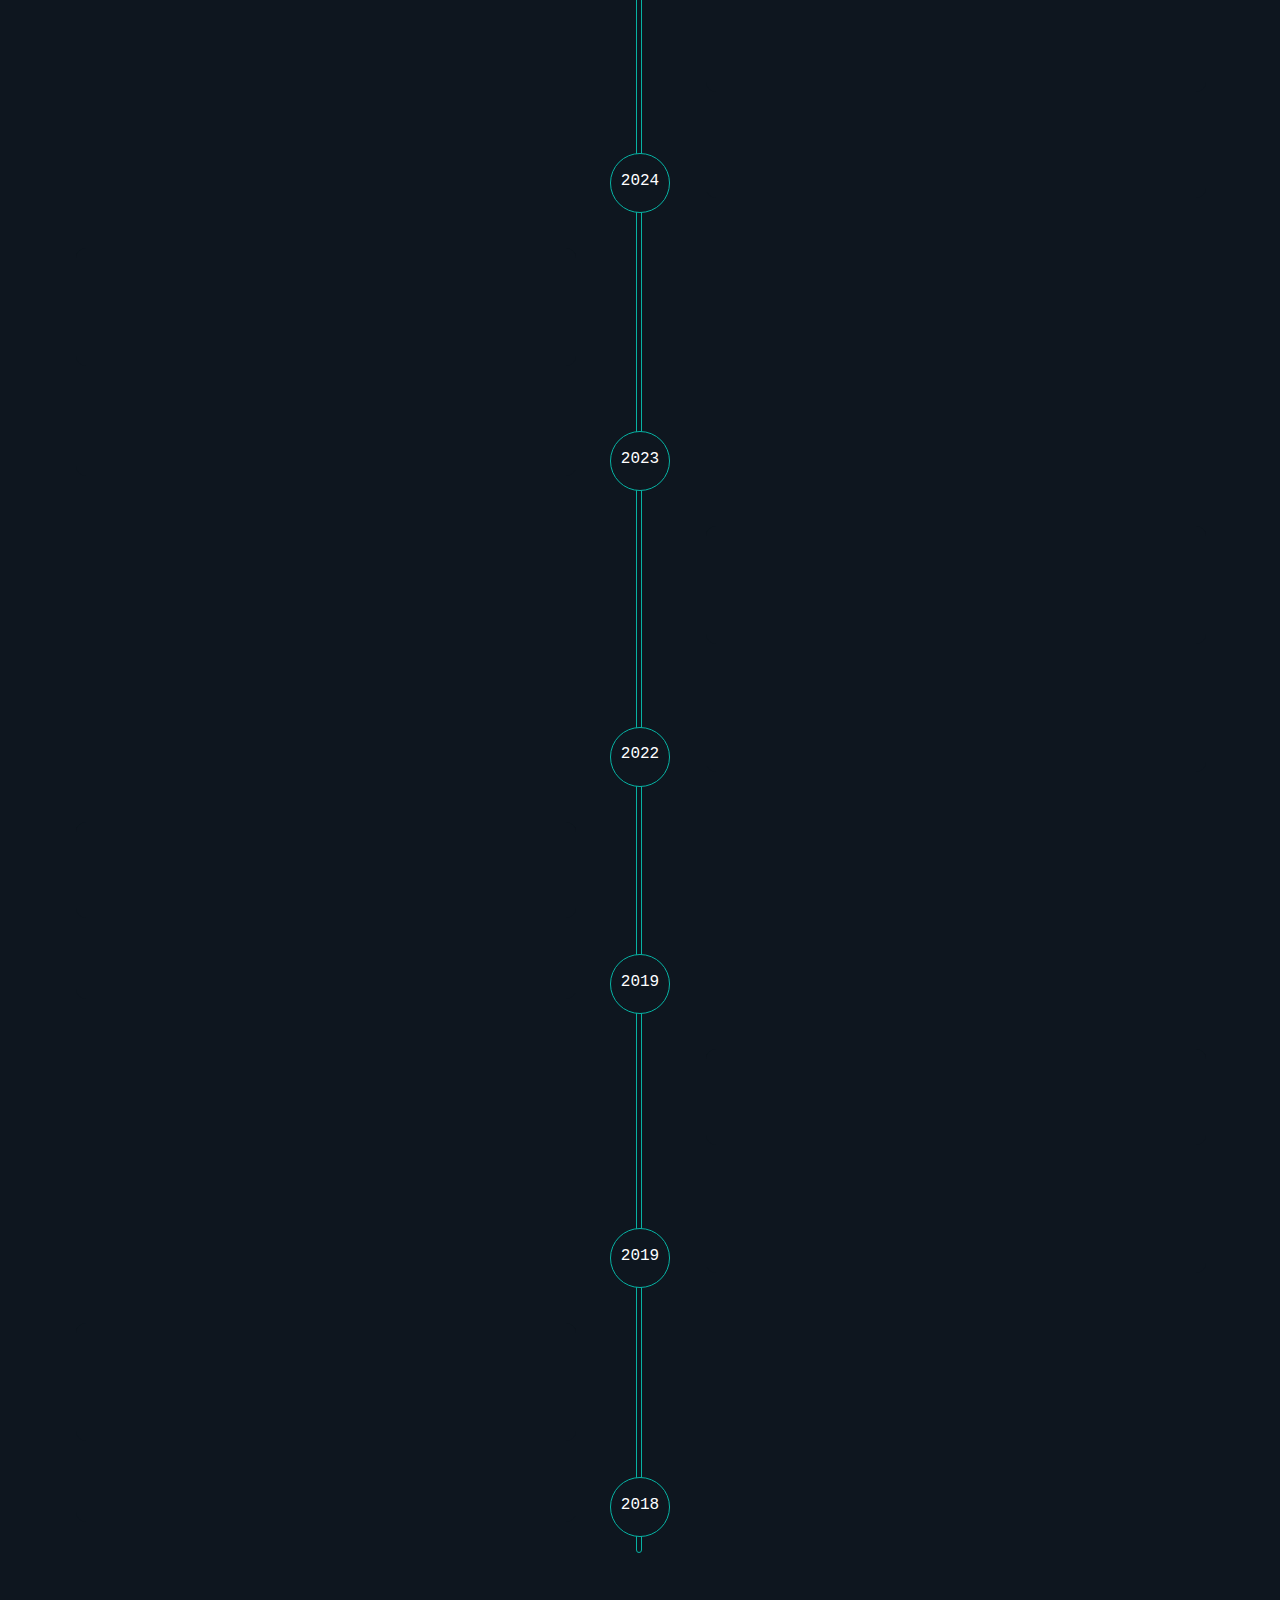
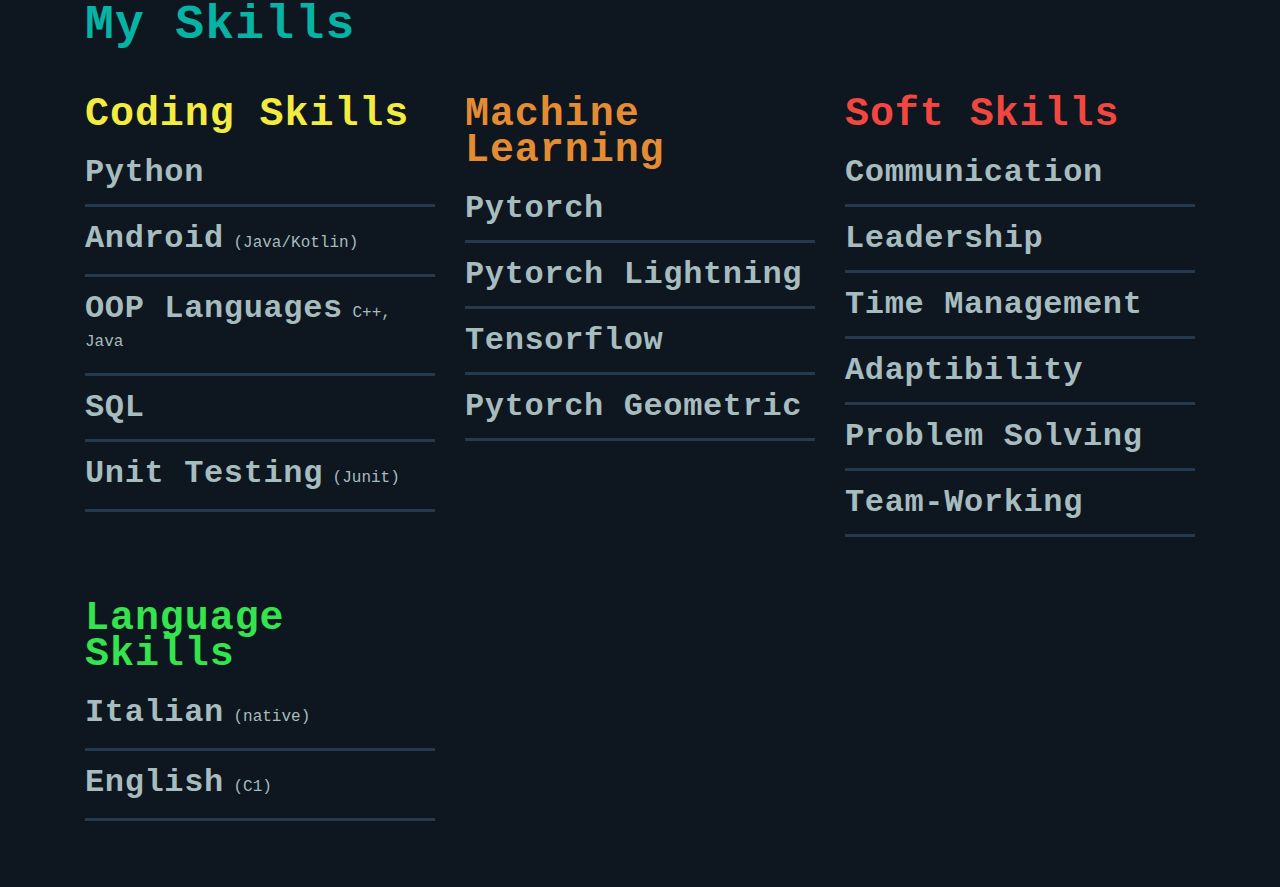
==== commit cee9a58f: "Added files" ====
--- a/about.html
+++ b/about.html
@@ -16,17 +16,22 @@
                             <div class="col-lg-7 col-12">
                                 <h1 class='txt-primary'>About Me</h1>
                                 <div class="mt-4">
-                                    Hello there!
-                                    I am Alberto Formaggio, an Italian MSc Computer Engineering student interested in AI
-                                    and web development. <br><br>
-                                    Being fond of IT since when I was in middle school, I have always studied and worked
-                                    in this field.
+                                    Hello, I'm Alberto Formaggio, an AI enthusiast currently pursuing my graduate studies at the University of Padova, Italy.
+                                    I enjoy exploring data and deriving insights from them, particularly in Natural Language Processing, Computer Vision, and Graphs, relying on machine learning approaches.
+                                    <br><br>
+                                    My journey in programming began during high school, and over time, I've decided to specialize in the field of Artificial Intelligence.
+                                    I am excited about what the future may actually bring me!
+                                    <br><br>
+                                    In my free time I love bouldering and hiking, connecting on a deeper level with the nature around me.
+                                    In addition, I enjoy traveling and immersing myself in Japanese literature, hoping one day to see what I read with my eyes.
+                                    <br><br>
+                                    I'm excited to continue my journey in AI, fueled by curiosity and a drive for continuous growth.
                                 </div>
                             </div>
                             <div class="col-lg-5 col-12 d-flex justify-content-center">
                                 <img decoding="async"
                                      src="http://albertoformaggio.netsons.org/wp-content/uploads/2022/08/AlbertoCircularImage.png"
-                                     alt="" class="img-fluid"/>
+                                     alt="" class="img-fluid mt-auto mb-auto"/>
                             </div>
                         </div>
                     </div>
